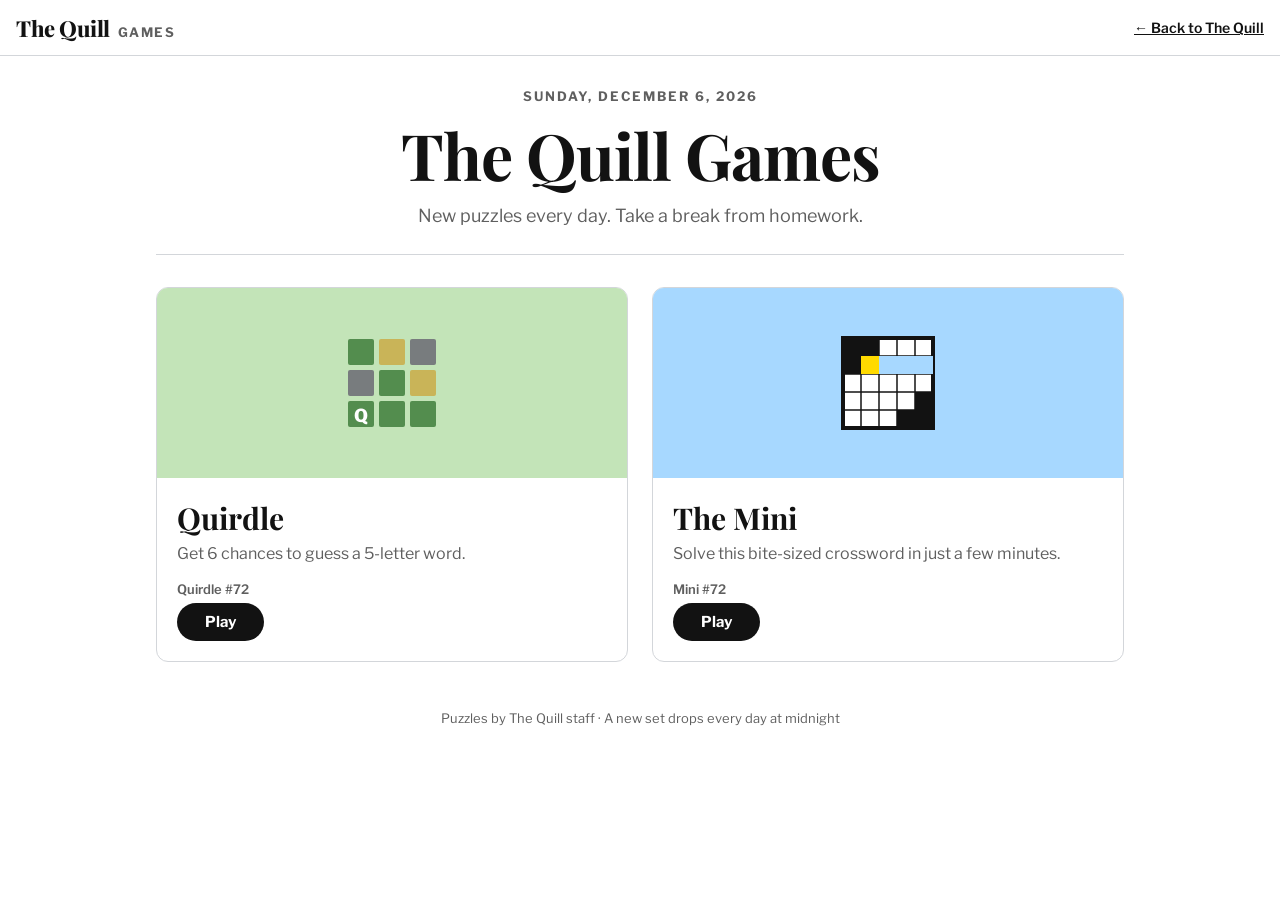
==== quill-games/index.html @ a0a1b879 "Add The Quill Games: Quirdle and Mini Crossword Self-contained HTML/CSS/JS games section in quill-ga" ====
<!doctype html>
<html lang="en">
<head>
  <meta charset="utf-8">
  <meta name="viewport" content="width=device-width, initial-scale=1">
  <title>Games — The Quill</title>
  <meta name="description" content="Daily word games and puzzles from The Quill: Quirdle and The Mini Crossword.">
  <link rel="preconnect" href="https://fonts.googleapis.com">
  <link rel="preconnect" href="https://fonts.gstatic.com" crossorigin>
  <link href="https://fonts.googleapis.com/css2?family=Libre+Franklin:wght@400;600;700;800&family=Playfair+Display:wght@700;800&display=swap" rel="stylesheet">
  <link rel="stylesheet" href="css/games.css">
</head>
<body>
  <header class="games-header">
    <a class="brand" href="index.html">
      <span class="masthead">The Quill</span><span class="section">Games</span>
    </a>
    <!-- Point this at your newspaper's home page -->
    <a href="../" style="font-size:14px;font-weight:600">← Back to The Quill</a>
  </header>

  <main class="hub">
    <section class="hub-hero">
      <div class="eyebrow" id="today"></div>
      <h1>The Quill Games</h1>
      <p>New puzzles every day. Take a break from homework.</p>
    </section>

    <section class="game-grid">
      <a class="game-card quirdle" href="quirdle.html">
        <div class="art" aria-hidden="true">
          <svg viewBox="0 0 96 96">
            <rect x="4" y="4" width="26" height="26" rx="2" fill="#538d4e"/>
            <rect x="35" y="4" width="26" height="26" rx="2" fill="#c9b458"/>
            <rect x="66" y="4" width="26" height="26" rx="2" fill="#787c7e"/>
            <rect x="4" y="35" width="26" height="26" rx="2" fill="#787c7e"/>
            <rect x="35" y="35" width="26" height="26" rx="2" fill="#538d4e"/>
            <rect x="66" y="35" width="26" height="26" rx="2" fill="#c9b458"/>
            <rect x="4" y="66" width="26" height="26" rx="2" fill="#538d4e"/>
            <rect x="35" y="66" width="26" height="26" rx="2" fill="#538d4e"/>
            <rect x="66" y="66" width="26" height="26" rx="2" fill="#538d4e"/>
            <text x="17" y="87" font-family="Libre Franklin, Arial" font-weight="800" font-size="18" fill="#fff" text-anchor="middle">Q</text>
          </svg>
        </div>
        <div class="body">
          <h2>Quirdle</h2>
          <p class="desc">Get 6 chances to guess a 5-letter word.</p>
          <div class="status" id="quirdle-status"></div>
          <span class="play">Play</span>
        </div>
      </a>

      <a class="game-card mini" href="mini.html">
        <div class="art" aria-hidden="true">
          <svg viewBox="0 0 96 96">
            <rect x="3" y="3" width="90" height="90" fill="#fff" stroke="#121212" stroke-width="4"/>
            <g stroke="#121212" stroke-width="1.5">
              <line x1="21" y1="3" x2="21" y2="93"/><line x1="39" y1="3" x2="39" y2="93"/>
              <line x1="57" y1="3" x2="57" y2="93"/><line x1="75" y1="3" x2="75" y2="93"/>
              <line x1="3" y1="21" x2="93" y2="21"/><line x1="3" y1="39" x2="93" y2="39"/>
              <line x1="3" y1="57" x2="93" y2="57"/><line x1="3" y1="75" x2="93" y2="75"/>
            </g>
            <rect x="3" y="3" width="36" height="18" fill="#121212"/>
            <rect x="3" y="21" width="18" height="18" fill="#121212"/>
            <rect x="75" y="57" width="18" height="18" fill="#121212"/>
            <rect x="57" y="75" width="36" height="18" fill="#121212"/>
            <rect x="21" y="21" width="18" height="18" fill="#ffda00"/>
            <rect x="39" y="21" width="54" height="18" fill="#a7d8ff"/>
          </svg>
        </div>
        <div class="body">
          <h2>The Mini</h2>
          <p class="desc">Solve this bite-sized crossword in just a few minutes.</p>
          <div class="status" id="mini-status"></div>
          <span class="play">Play</span>
        </div>
      </a>
    </section>

    <p class="hub-footer">Puzzles by The Quill staff · A new set drops every day at midnight</p>
  </main>

  <script src="js/common.js"></script>
  <script>
    (function () {
      var day = Quill.puzzleNumber();
      document.getElementById("today").textContent = Quill.prettyDate();

      var q = Quill.load("quirdle-state", null);
      var qs = document.getElementById("quirdle-status");
      if (q && q.day === day) {
        if (q.status === "won") { qs.textContent = "✓ Solved in " + q.guesses.length + "/6"; qs.classList.add("done"); }
        else if (q.status === "lost") qs.textContent = "Better luck tomorrow";
        else if (q.guesses.length) qs.textContent = "In progress · " + q.guesses.length + "/6 guesses";
      }
      if (!qs.textContent) qs.textContent = "Quirdle #" + (day + 1);

      var m = Quill.load("mini-state", null);
      var ms = document.getElementById("mini-status");
      if (m && m.day === day && m.done) { ms.textContent = "✓ Solved in " + Quill.formatTime(m.seconds); ms.classList.add("done"); }
      else if (m && m.day === day && m.started) ms.textContent = "In progress · " + Quill.formatTime(m.seconds);
      else ms.textContent = "Mini #" + (day + 1);
    })();
  </script>
</body>
</html>
---- quill-games/css/games.css ----
/* The Quill Games — shared styles */
:root {
  --bg: #ffffff;
  --surface: #f7f5f0;
  --text: #121212;
  --muted: #5f5f5f;
  --line: #d3d6da;
  --brand: #1f3a5f;          /* Quill ink blue */
  --brand-soft: #e6ecf4;
  --key: #d3d6da;
  --key-text: #121212;
  --correct: #538d4e;
  --present: #c9b458;
  --absent: #787c7e;
  --tile-border: #d3d6da;
  --tile-filled: #878a8c;
  --cell-active: #ffda00;
  --cell-word: #a7d8ff;
  --cell-bg: #ffffff;
  --block: #121212;
  --grid-border: #121212;
  --shadow: 0 4px 23px rgba(0, 0, 0, 0.2);
  --serif: "Playfair Display", Georgia, "Times New Roman", serif;
  --sans: "Libre Franklin", "Helvetica Neue", Arial, sans-serif;
}

@media (prefers-color-scheme: dark) {
  :root:not([data-theme="light"]) {
    --bg: #121213;
    --surface: #1c1c1e;
    --text: #f2f2f2;
    --muted: #a0a0a0;
    --line: #3a3a3c;
    --brand: #8fb3e0;
    --brand-soft: #1e2a3a;
    --key: #818384;
    --key-text: #ffffff;
    --absent: #3a3a3c;
    --tile-border: #3a3a3c;
    --tile-filled: #565758;
    --cell-active: #c9a800;
    --cell-word: #2d5e87;
    --cell-bg: #2a2a2c;
    --block: #000000;
    --grid-border: #6a6a6c;
    --shadow: 0 4px 23px rgba(0, 0, 0, 0.6);
  }
}

* { box-sizing: border-box; }

html, body {
  margin: 0;
  background: var(--bg);
  color: var(--text);
  font-family: var(--sans);
  -webkit-font-smoothing: antialiased;
}

a { color: inherit; }

button {
  font-family: inherit;
  cursor: pointer;
}

/* ---------- Header ---------- */
.games-header {
  display: flex;
  align-items: center;
  justify-content: space-between;
  gap: 12px;
  height: 56px;
  padding: 0 16px;
  border-bottom: 1px solid var(--line);
}
.games-header .brand {
  display: flex;
  align-items: baseline;
  gap: 8px;
  text-decoration: none;
  white-space: nowrap;
}
.games-header .brand .masthead {
  font-family: var(--serif);
  font-weight: 800;
  font-size: 22px;
  letter-spacing: -0.5px;
}
.games-header .brand .section {
  font-family: var(--sans);
  font-weight: 700;
  font-size: 13px;
  text-transform: uppercase;
  letter-spacing: 1.5px;
  color: var(--muted);
}
.games-header .title {
  font-family: var(--serif);
  font-weight: 700;
  font-size: 24px;
  position: absolute;
  left: 50%;
  transform: translateX(-50%);
}
.header-actions {
  display: flex;
  gap: 4px;
}
.icon-btn {
  background: none;
  border: 0;
  color: var(--text);
  padding: 8px;
  border-radius: 4px;
  display: inline-flex;
}
.icon-btn:hover { background: var(--surface); }
.icon-btn svg { width: 24px; height: 24px; }

@media (max-width: 520px) {
  .games-header .brand .section { display: none; }
  .games-header .title { font-size: 20px; }
}

/* ---------- Hub ---------- */
.hub {
  max-width: 1000px;
  margin: 0 auto;
  padding: 32px 16px 64px;
}
.hub-hero {
  text-align: center;
  padding-bottom: 28px;
  border-bottom: 1px solid var(--line);
  margin-bottom: 32px;
}
.hub-hero .eyebrow {
  font-size: 13px;
  font-weight: 700;
  letter-spacing: 2px;
  text-transform: uppercase;
  color: var(--muted);
}
.hub-hero h1 {
  font-family: var(--serif);
  font-size: clamp(40px, 8vw, 64px);
  margin: 8px 0;
  letter-spacing: -1px;
}
.hub-hero p {
  font-size: 18px;
  color: var(--muted);
  margin: 0;
}
.game-grid {
  display: grid;
  grid-template-columns: repeat(auto-fit, minmax(280px, 1fr));
  gap: 24px;
}
.game-card {
  display: flex;
  flex-direction: column;
  border: 1px solid var(--line);
  border-radius: 12px;
  overflow: hidden;
  text-decoration: none;
  background: var(--bg);
  transition: transform 0.15s ease, box-shadow 0.15s ease;
}
.game-card:hover {
  transform: translateY(-3px);
  box-shadow: var(--shadow);
}
.game-card .art {
  height: 190px;
  display: flex;
  align-items: center;
  justify-content: center;
}
.game-card.quirdle .art { background: #c3e4b8; }
.game-card.mini .art { background: #a7d8ff; }
.game-card .art svg { width: 96px; height: 96px; }
.game-card .body {
  padding: 20px;
  display: flex;
  flex-direction: column;
  gap: 6px;
  flex: 1;
}
.game-card h2 {
  font-family: var(--serif);
  font-size: 30px;
  margin: 0;
}
.game-card .desc {
  color: var(--muted);
  font-size: 16px;
  margin: 0 0 12px;
}
.game-card .status {
  font-size: 13px;
  font-weight: 600;
  color: var(--muted);
  min-height: 1.2em;
}
.game-card .status.done { color: var(--correct); }
.game-card .play {
  margin-top: auto;
  align-self: flex-start;
  background: var(--text);
  color: var(--bg);
  border-radius: 999px;
  padding: 10px 28px;
  font-weight: 700;
  font-size: 15px;
}
.hub-footer {
  text-align: center;
  color: var(--muted);
  font-size: 13px;
  margin-top: 48px;
}

/* ---------- Modals & toasts ---------- */
.modal-backdrop {
  position: fixed;
  inset: 0;
  background: rgba(0, 0, 0, 0.5);
  display: none;
  align-items: center;
  justify-content: center;
  z-index: 100;
  padding: 16px;
}
.modal-backdrop.open { display: flex; }
.modal {
  position: relative;
  background: var(--bg);
  color: var(--text);
  border-radius: 10px;
  box-shadow: var(--shadow);
  width: 100%;
  max-width: 480px;
  max-height: calc(100vh - 32px);
  overflow-y: auto;
  padding: 32px 24px 24px;
  animation: pop 0.2s ease;
}
.modal h2 {
  font-family: var(--serif);
  font-size: 28px;
  margin: 0 0 8px;
}
.modal h3 {
  font-size: 14px;
  text-transform: uppercase;
  letter-spacing: 1px;
  margin: 20px 0 8px;
}
.modal p, .modal li { line-height: 1.45; }
.modal .close {
  position: absolute;
  top: 12px;
  right: 12px;
}
@keyframes pop {
  from { transform: scale(0.94); opacity: 0; }
  to { transform: scale(1); opacity: 1; }
}

.toast-host {
  position: fixed;
  top: 72px;
  left: 50%;
  transform: translateX(-50%);
  z-index: 200;
  display: flex;
  flex-direction: column;
  gap: 8px;
  align-items: center;
  pointer-events: none;
}
.toast {
  background: var(--text);
  color: var(--bg);
  padding: 12px 16px;
  border-radius: 6px;
  font-weight: 700;
  font-size: 14px;
  transition: opacity 0.3s ease;
}

.btn {
  border: 0;
  border-radius: 999px;
  padding: 12px 28px;
  font-size: 16px;
  font-weight: 700;
  background: var(--correct);
  color: #fff;
  display: inline-flex;
  align-items: center;
  gap: 8px;
}
.btn.secondary {
  background: transparent;
  color: var(--text);
  border: 1px solid var(--text);
}

/* ---------- Stats ---------- */
.stats-row {
  display: flex;
  justify-content: center;
  gap: 8px;
  text-align: center;
}
.stats-row .stat { flex: 1; max-width: 80px; }
.stats-row .num { font-size: 32px; font-weight: 600; }
.stats-row .lbl { font-size: 12px; }
.dist-row {
  display: flex;
  align-items: center;
  gap: 6px;
  margin: 4px 0;
  font-size: 14px;
}
.dist-row .bar {
  background: var(--absent);
  color: #fff;
  font-weight: 700;
  text-align: right;
  padding: 2px 8px;
  min-width: 24px;
}
.dist-row .bar.hl { background: var(--correct); }
.modal-actions {
  display: flex;
  justify-content: center;
  gap: 12px;
  margin-top: 24px;
  flex-wrap: wrap;
}

/* ---------- On-screen keyboard (shared) ---------- */
.keyboard {
  width: 100%;
  max-width: 500px;
  margin: 0 auto;
  padding: 0 8px 8px;
  user-select: none;
}
.kb-row {
  display: flex;
  gap: 6px;
  margin-bottom: 8px;
  touch-action: manipulation;
}
.kb-row .spacer { flex: 0.5; }
.key {
  flex: 1;
  height: 58px;
  border: 0;
  border-radius: 4px;
  background: var(--key);
  color: var(--key-text);
  font-weight: 700;
  font-size: 14px;
  text-transform: uppercase;
  display: flex;
  align-items: center;
  justify-content: center;
  padding: 0;
  -webkit-tap-highlight-color: transparent;
}
.key.wide { flex: 1.5; font-size: 12px; }
.key svg { width: 22px; height: 22px; }
.key.correct { background: var(--correct); color: #fff; }
.key.present { background: var(--present); color: #fff; }
.key.absent { background: var(--absent); color: #fff; }
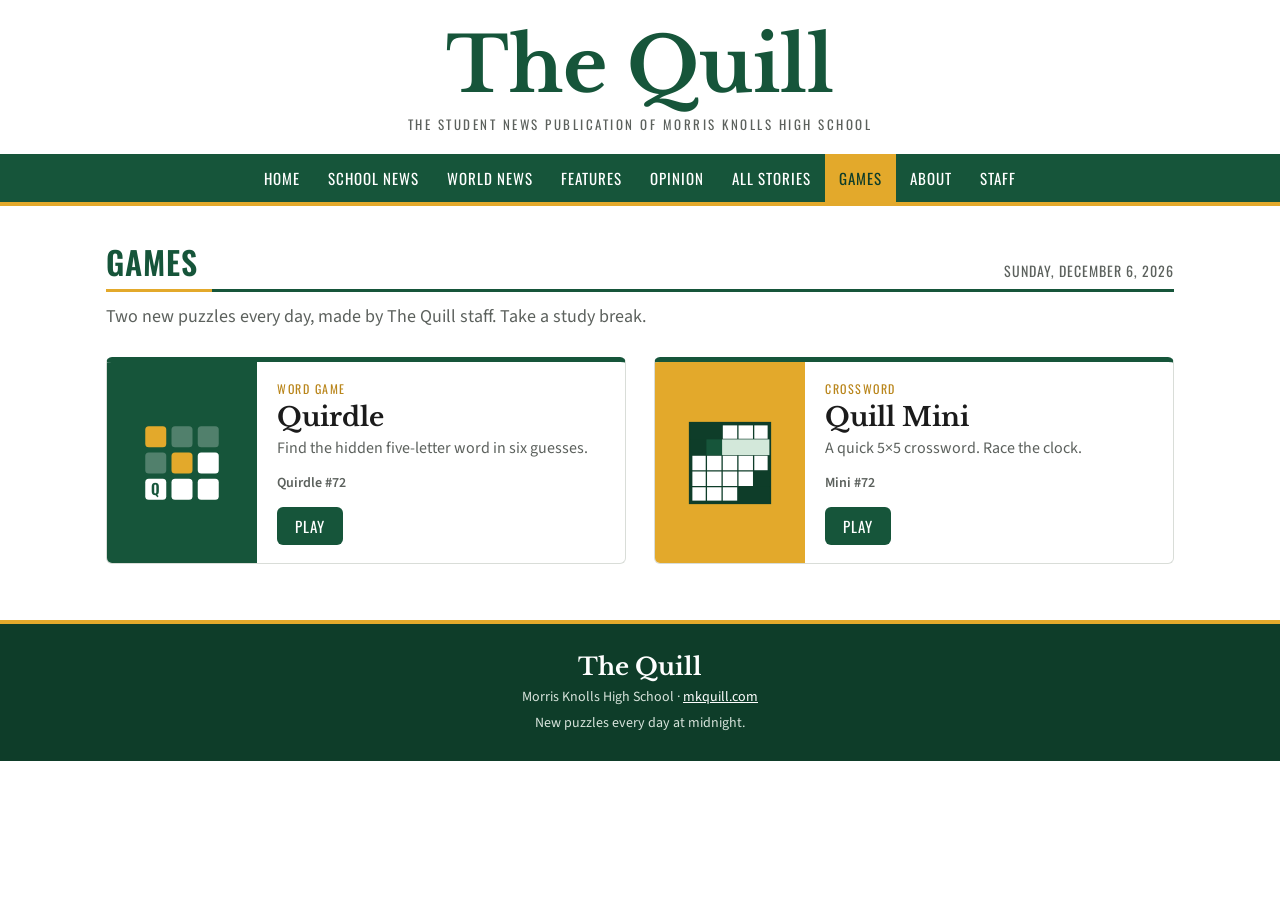
==== commit 2c608f1f: "Restyle games in The Quill's green and gold Replace the NYT-like look with The Quill's own identity:" ====
--- a/quill-games/index.html
+++ b/quill-games/index.html
@@ -3,48 +3,60 @@
 <head>
   <meta charset="utf-8">
   <meta name="viewport" content="width=device-width, initial-scale=1">
-  <title>Games — The Quill</title>
-  <meta name="description" content="Daily word games and puzzles from The Quill: Quirdle and The Mini Crossword.">
+  <title>Games – The Quill</title>
+  <meta name="description" content="Daily word games and puzzles from The Quill: Quirdle and the Quill Mini crossword.">
   <link rel="preconnect" href="https://fonts.googleapis.com">
   <link rel="preconnect" href="https://fonts.gstatic.com" crossorigin>
-  <link href="https://fonts.googleapis.com/css2?family=Libre+Franklin:wght@400;600;700;800&family=Playfair+Display:wght@700;800&display=swap" rel="stylesheet">
+  <link href="https://fonts.googleapis.com/css2?family=Libre+Baskerville:wght@400;700&family=Oswald:wght@400;500;600&family=Source+Sans+3:wght@400;600;700&display=swap" rel="stylesheet">
   <link rel="stylesheet" href="css/games.css">
 </head>
 <body>
-  <header class="games-header">
-    <a class="brand" href="index.html">
-      <span class="masthead">The Quill</span><span class="section">Games</span>
-    </a>
-    <!-- Point this at your newspaper's home page -->
-    <a href="../" style="font-size:14px;font-weight:600">← Back to The Quill</a>
+  <header class="site-masthead">
+    <a class="logo" href="https://mkquill.com/">The Quill</a>
+    <div class="tagline">The Student News Publication of Morris Knolls High School</div>
   </header>
 
+  <nav class="site-nav" aria-label="Sections">
+    <ul>
+      <li><a href="https://mkquill.com/">Home</a></li>
+      <li><a href="https://mkquill.com/category/school-news/">School News</a></li>
+      <li><a href="https://mkquill.com/category/world-news/">World News</a></li>
+      <li><a href="https://mkquill.com/category/features/">Features</a></li>
+      <li><a href="https://mkquill.com/category/opinion/">Opinion</a></li>
+      <li><a href="https://mkquill.com/category/all-stories/">All Stories</a></li>
+      <li><a href="index.html" aria-current="page">Games</a></li>
+      <li><a href="https://mkquill.com/about/">About</a></li>
+      <li><a href="https://mkquill.com/staff/">Staff</a></li>
+    </ul>
+  </nav>
+
   <main class="hub">
-    <section class="hub-hero">
-      <div class="eyebrow" id="today"></div>
-      <h1>The Quill Games</h1>
-      <p>New puzzles every day. Take a break from homework.</p>
-    </section>
+    <div class="section-head">
+      <h1>Games</h1>
+      <span class="date" id="today"></span>
+    </div>
+    <p class="hub-intro">Two new puzzles every day, made by The Quill staff. Take a study break.</p>
 
     <section class="game-grid">
       <a class="game-card quirdle" href="quirdle.html">
         <div class="art" aria-hidden="true">
           <svg viewBox="0 0 96 96">
-            <rect x="4" y="4" width="26" height="26" rx="2" fill="#538d4e"/>
-            <rect x="35" y="4" width="26" height="26" rx="2" fill="#c9b458"/>
-            <rect x="66" y="4" width="26" height="26" rx="2" fill="#787c7e"/>
-            <rect x="4" y="35" width="26" height="26" rx="2" fill="#787c7e"/>
-            <rect x="35" y="35" width="26" height="26" rx="2" fill="#538d4e"/>
-            <rect x="66" y="35" width="26" height="26" rx="2" fill="#c9b458"/>
-            <rect x="4" y="66" width="26" height="26" rx="2" fill="#538d4e"/>
-            <rect x="35" y="66" width="26" height="26" rx="2" fill="#538d4e"/>
-            <rect x="66" y="66" width="26" height="26" rx="2" fill="#538d4e"/>
-            <text x="17" y="87" font-family="Libre Franklin, Arial" font-weight="800" font-size="18" fill="#fff" text-anchor="middle">Q</text>
+            <rect x="6" y="6" width="24" height="24" rx="4" fill="#e3a92b"/>
+            <rect x="36" y="6" width="24" height="24" rx="4" fill="#ffffff" fill-opacity="0.25"/>
+            <rect x="66" y="6" width="24" height="24" rx="4" fill="#ffffff" fill-opacity="0.25"/>
+            <rect x="6" y="36" width="24" height="24" rx="4" fill="#ffffff" fill-opacity="0.25"/>
+            <rect x="36" y="36" width="24" height="24" rx="4" fill="#e3a92b"/>
+            <rect x="66" y="36" width="24" height="24" rx="4" fill="#ffffff"/>
+            <rect x="6" y="66" width="24" height="24" rx="4" fill="#ffffff"/>
+            <rect x="36" y="66" width="24" height="24" rx="4" fill="#ffffff"/>
+            <rect x="66" y="66" width="24" height="24" rx="4" fill="#ffffff"/>
+            <text x="18" y="85" font-family="Oswald, Arial" font-weight="600" font-size="17" fill="#16553a" text-anchor="middle">Q</text>
           </svg>
         </div>
         <div class="body">
+          <span class="kicker">Word game</span>
           <h2>Quirdle</h2>
-          <p class="desc">Get 6 chances to guess a 5-letter word.</p>
+          <p class="desc">Find the hidden five-letter word in six guesses.</p>
           <div class="status" id="quirdle-status"></div>
           <span class="play">Play</span>
         </div>
@@ -53,32 +65,37 @@
       <a class="game-card mini" href="mini.html">
         <div class="art" aria-hidden="true">
           <svg viewBox="0 0 96 96">
-            <rect x="3" y="3" width="90" height="90" fill="#fff" stroke="#121212" stroke-width="4"/>
-            <g stroke="#121212" stroke-width="1.5">
+            <rect x="3" y="3" width="90" height="90" fill="#fff" stroke="#0e3d29" stroke-width="4"/>
+            <g stroke="#0e3d29" stroke-width="1.5">
               <line x1="21" y1="3" x2="21" y2="93"/><line x1="39" y1="3" x2="39" y2="93"/>
               <line x1="57" y1="3" x2="57" y2="93"/><line x1="75" y1="3" x2="75" y2="93"/>
               <line x1="3" y1="21" x2="93" y2="21"/><line x1="3" y1="39" x2="93" y2="39"/>
               <line x1="3" y1="57" x2="93" y2="57"/><line x1="3" y1="75" x2="93" y2="75"/>
             </g>
-            <rect x="3" y="3" width="36" height="18" fill="#121212"/>
-            <rect x="3" y="21" width="18" height="18" fill="#121212"/>
-            <rect x="75" y="57" width="18" height="18" fill="#121212"/>
-            <rect x="57" y="75" width="36" height="18" fill="#121212"/>
-            <rect x="21" y="21" width="18" height="18" fill="#ffda00"/>
-            <rect x="39" y="21" width="54" height="18" fill="#a7d8ff"/>
+            <rect x="3" y="3" width="36" height="18" fill="#0e3d29"/>
+            <rect x="3" y="21" width="18" height="18" fill="#0e3d29"/>
+            <rect x="75" y="57" width="18" height="18" fill="#0e3d29"/>
+            <rect x="57" y="75" width="36" height="18" fill="#0e3d29"/>
+            <rect x="21" y="21" width="18" height="18" fill="#16553a"/>
+            <rect x="39" y="21" width="54" height="18" fill="#d3e8da"/>
           </svg>
         </div>
         <div class="body">
-          <h2>The Mini</h2>
-          <p class="desc">Solve this bite-sized crossword in just a few minutes.</p>
+          <span class="kicker">Crossword</span>
+          <h2>Quill Mini</h2>
+          <p class="desc">A quick 5&times;5 crossword. Race the clock.</p>
           <div class="status" id="mini-status"></div>
           <span class="play">Play</span>
         </div>
       </a>
     </section>
+  </main>
 
-    <p class="hub-footer">Puzzles by The Quill staff · A new set drops every day at midnight</p>
-  </main>
+  <footer class="site-footer">
+    <div class="logo">The Quill</div>
+    <div>Morris Knolls High School &middot; <a href="https://mkquill.com/">mkquill.com</a></div>
+    <div style="margin-top:6px">New puzzles every day at midnight.</div>
+  </footer>
 
   <script src="js/common.js"></script>
   <script>
--- a/quill-games/css/games.css
+++ b/quill-games/css/games.css
@@ -1,49 +1,60 @@
 /* The Quill Games — shared styles */
+/* Colors follow Morris Knolls green and gold. Change these to match
+   mkquill.com exactly if you have the site's hex codes. */
 :root {
   --bg: #ffffff;
-  --surface: #f7f5f0;
-  --text: #121212;
-  --muted: #5f5f5f;
-  --line: #d3d6da;
-  --brand: #1f3a5f;          /* Quill ink blue */
-  --brand-soft: #e6ecf4;
-  --key: #d3d6da;
-  --key-text: #121212;
-  --correct: #538d4e;
-  --present: #c9b458;
-  --absent: #787c7e;
-  --tile-border: #d3d6da;
-  --tile-filled: #878a8c;
-  --cell-active: #ffda00;
-  --cell-word: #a7d8ff;
+  --surface: #f4f6f3;
+  --text: #1b1b1b;
+  --muted: #5c615d;
+  --line: #d9ddd8;
+  --brand: #16553a;          /* Quill green */
+  --brand-dark: #0e3d29;
+  --brand-text: #ffffff;
+  --heading: #16553a;         /* headings on page background */
+  --gold: #e3a92b;           /* Golden Eagles gold */
+  --gold-dark: #b9851a;
+  --key: #dfe3de;
+  --key-text: #1b1b1b;
+  --correct: #16553a;
+  --present: #e3a92b;
+  --absent: #7d837e;
+  --tile-border: #cfd4ce;
+  --tile-filled: #7d837e;
+  --cell-active: #f3c34a;
+  --cell-word: #d3e8da;
   --cell-bg: #ffffff;
-  --block: #121212;
-  --grid-border: #121212;
-  --shadow: 0 4px 23px rgba(0, 0, 0, 0.2);
-  --serif: "Playfair Display", Georgia, "Times New Roman", serif;
-  --sans: "Libre Franklin", "Helvetica Neue", Arial, sans-serif;
+  --block: #1b1b1b;
+  --grid-border: #1b1b1b;
+  --shadow: 0 6px 24px rgba(14, 61, 41, 0.18);
+  --radius: 6px;
+  --serif: "Libre Baskerville", Georgia, "Times New Roman", serif;
+  --display: "Oswald", "Arial Narrow", Arial, sans-serif;
+  --sans: "Source Sans 3", "Segoe UI", Arial, sans-serif;
 }
 
 @media (prefers-color-scheme: dark) {
   :root:not([data-theme="light"]) {
-    --bg: #121213;
-    --surface: #1c1c1e;
-    --text: #f2f2f2;
-    --muted: #a0a0a0;
-    --line: #3a3a3c;
-    --brand: #8fb3e0;
-    --brand-soft: #1e2a3a;
-    --key: #818384;
+    --bg: #111513;
+    --surface: #1a201c;
+    --text: #eef1ee;
+    --muted: #a3aba5;
+    --line: #313a34;
+    --brand: #16553a;
+    --brand-dark: #0b2e1f;
+    --heading: #8fd1ad;
+    --key: #5f6862;
     --key-text: #ffffff;
-    --absent: #3a3a3c;
-    --tile-border: #3a3a3c;
-    --tile-filled: #565758;
-    --cell-active: #c9a800;
-    --cell-word: #2d5e87;
-    --cell-bg: #2a2a2c;
+    --correct: #1f7a52;
+    --present: #c8921c;
+    --absent: #39413b;
+    --tile-border: #39413b;
+    --tile-filled: #5f6862;
+    --cell-active: #b8860b;
+    --cell-word: #1f4a33;
+    --cell-bg: #242b26;
     --block: #000000;
-    --grid-border: #6a6a6c;
-    --shadow: 0 4px 23px rgba(0, 0, 0, 0.6);
+    --grid-border: #5f6862;
+    --shadow: 0 6px 24px rgba(0, 0, 0, 0.6);
   }
 }
 
@@ -64,41 +75,48 @@
   cursor: pointer;
 }
 
-/* ---------- Header ---------- */
+/* ---------- Game page header (green bar) ---------- */
 .games-header {
+  position: relative;
   display: flex;
   align-items: center;
   justify-content: space-between;
   gap: 12px;
   height: 56px;
   padding: 0 16px;
-  border-bottom: 1px solid var(--line);
+  background: var(--brand);
+  color: var(--brand-text);
+  border-bottom: 4px solid var(--gold);
 }
 .games-header .brand {
   display: flex;
-  align-items: baseline;
-  gap: 8px;
+  align-items: center;
+  gap: 10px;
   text-decoration: none;
   white-space: nowrap;
 }
 .games-header .brand .masthead {
   font-family: var(--serif);
-  font-weight: 800;
+  font-weight: 700;
+  font-size: 20px;
+}
+.games-header .brand .section {
+  font-family: var(--display);
+  font-weight: 500;
+  font-size: 13px;
+  text-transform: uppercase;
+  letter-spacing: 2px;
+  color: var(--brand);
+  background: var(--gold);
+  padding: 2px 8px;
+  border-radius: 3px;
+}
+.games-header .title {
+  font-family: var(--display);
+  font-weight: 600;
   font-size: 22px;
-  letter-spacing: -0.5px;
-}
-.games-header .brand .section {
-  font-family: var(--sans);
-  font-weight: 700;
-  font-size: 13px;
   text-transform: uppercase;
   letter-spacing: 1.5px;
-  color: var(--muted);
-}
-.games-header .title {
-  font-family: var(--serif);
-  font-weight: 700;
-  font-size: 24px;
   position: absolute;
   left: 50%;
   transform: translateX(-50%);
@@ -110,117 +128,210 @@
 .icon-btn {
   background: none;
   border: 0;
-  color: var(--text);
+  color: inherit;
   padding: 8px;
   border-radius: 4px;
   display: inline-flex;
 }
-.icon-btn:hover { background: var(--surface); }
+.icon-btn:hover { background: rgba(255, 255, 255, 0.14); }
+.modal .icon-btn:hover { background: var(--surface); }
 .icon-btn svg { width: 24px; height: 24px; }
 
 @media (max-width: 520px) {
   .games-header .brand .section { display: none; }
-  .games-header .title { font-size: 20px; }
-}
-
-/* ---------- Hub ---------- */
+  .games-header .title { font-size: 18px; }
+}
+
+/* ---------- Site masthead + nav (games home) ---------- */
+.site-masthead {
+  text-align: center;
+  padding: 28px 16px 20px;
+  background: var(--bg);
+}
+.site-masthead .logo {
+  font-family: var(--serif);
+  font-weight: 700;
+  font-size: clamp(44px, 9vw, 76px);
+  color: var(--heading);
+  text-decoration: none;
+  line-height: 1;
+}
+.site-masthead .tagline {
+  font-family: var(--display);
+  text-transform: uppercase;
+  letter-spacing: 2.5px;
+  font-size: 13px;
+  color: var(--muted);
+  margin-top: 10px;
+}
+.site-nav {
+  background: var(--brand);
+  border-bottom: 4px solid var(--gold);
+}
+.site-nav ul {
+  list-style: none;
+  margin: 0 auto;
+  padding: 0 8px;
+  max-width: 1100px;
+  display: flex;
+  justify-content: center;
+  overflow-x: auto;
+  scrollbar-width: none;
+}
+.site-nav ul::-webkit-scrollbar { display: none; }
+.site-nav a {
+  display: block;
+  padding: 13px 14px;
+  font-family: var(--display);
+  font-size: 15px;
+  text-transform: uppercase;
+  letter-spacing: 1px;
+  color: var(--brand-text);
+  text-decoration: none;
+  white-space: nowrap;
+}
+.site-nav a:hover { background: var(--brand-dark); }
+.site-nav a[aria-current="page"] { background: var(--gold); color: var(--brand-dark); }
+@media (max-width: 900px) {
+  .site-nav ul { justify-content: flex-start; }
+}
+
+/* ---------- Games home ---------- */
 .hub {
-  max-width: 1000px;
+  max-width: 1100px;
   margin: 0 auto;
-  padding: 32px 16px 64px;
-}
-.hub-hero {
-  text-align: center;
-  padding-bottom: 28px;
-  border-bottom: 1px solid var(--line);
-  margin-bottom: 32px;
-}
-.hub-hero .eyebrow {
-  font-size: 13px;
-  font-weight: 700;
-  letter-spacing: 2px;
-  text-transform: uppercase;
+  padding: 32px 16px 56px;
+}
+.section-head {
+  display: flex;
+  align-items: flex-end;
+  justify-content: space-between;
+  gap: 12px;
+  flex-wrap: wrap;
+  border-bottom: 3px solid var(--brand);
+  margin-bottom: 8px;
+}
+.section-head h1 {
+  font-family: var(--display);
+  font-weight: 600;
+  font-size: 32px;
+  text-transform: uppercase;
+  letter-spacing: 1px;
+  margin: 0;
+  padding: 0 14px 4px 0;
+  color: var(--heading);
+  position: relative;
+}
+.section-head h1::after {
+  content: "";
+  position: absolute;
+  left: 0;
+  right: 0;
+  bottom: -3px;
+  height: 3px;
+  background: var(--gold);
+}
+.section-head .date {
+  font-family: var(--display);
+  text-transform: uppercase;
+  letter-spacing: 1px;
+  font-size: 14px;
   color: var(--muted);
-}
-.hub-hero h1 {
-  font-family: var(--serif);
-  font-size: clamp(40px, 8vw, 64px);
-  margin: 8px 0;
-  letter-spacing: -1px;
-}
-.hub-hero p {
+  padding-bottom: 8px;
+}
+.hub-intro {
+  color: var(--muted);
   font-size: 18px;
-  color: var(--muted);
-  margin: 0;
+  margin: 12px 0 28px;
 }
 .game-grid {
   display: grid;
   grid-template-columns: repeat(auto-fit, minmax(280px, 1fr));
-  gap: 24px;
+  gap: 28px;
 }
 .game-card {
-  display: flex;
-  flex-direction: column;
+  display: grid;
+  grid-template-columns: 150px 1fr;
   border: 1px solid var(--line);
-  border-radius: 12px;
+  border-top: 5px solid var(--brand);
+  border-radius: var(--radius);
   overflow: hidden;
   text-decoration: none;
   background: var(--bg);
-  transition: transform 0.15s ease, box-shadow 0.15s ease;
-}
-.game-card:hover {
-  transform: translateY(-3px);
-  box-shadow: var(--shadow);
-}
+  transition: box-shadow 0.15s ease;
+}
+.game-card:hover { box-shadow: var(--shadow); }
+.game-card:hover h2 { text-decoration: underline; text-decoration-color: var(--gold); }
 .game-card .art {
-  height: 190px;
-  display: flex;
-  align-items: center;
-  justify-content: center;
-}
-.game-card.quirdle .art { background: #c3e4b8; }
-.game-card.mini .art { background: #a7d8ff; }
-.game-card .art svg { width: 96px; height: 96px; }
+  display: flex;
+  align-items: center;
+  justify-content: center;
+  background: var(--brand);
+}
+.game-card.mini .art { background: var(--gold); }
+.game-card .art svg { width: 84px; height: 84px; }
 .game-card .body {
-  padding: 20px;
+  padding: 18px 20px;
   display: flex;
   flex-direction: column;
-  gap: 6px;
-  flex: 1;
+  gap: 4px;
+}
+.game-card .kicker {
+  font-family: var(--display);
+  font-size: 12px;
+  text-transform: uppercase;
+  letter-spacing: 1.5px;
+  color: var(--gold-dark);
 }
 .game-card h2 {
   font-family: var(--serif);
-  font-size: 30px;
+  font-size: 26px;
   margin: 0;
 }
 .game-card .desc {
   color: var(--muted);
   font-size: 16px;
-  margin: 0 0 12px;
+  margin: 0 0 10px;
 }
 .game-card .status {
-  font-size: 13px;
+  font-size: 14px;
   font-weight: 600;
   color: var(--muted);
   min-height: 1.2em;
 }
 .game-card .status.done { color: var(--correct); }
 .game-card .play {
-  margin-top: auto;
+  margin-top: 10px;
   align-self: flex-start;
-  background: var(--text);
-  color: var(--bg);
-  border-radius: 999px;
-  padding: 10px 28px;
-  font-weight: 700;
+  background: var(--brand);
+  color: var(--brand-text);
+  border-radius: var(--radius);
+  padding: 8px 18px;
+  font-family: var(--display);
+  text-transform: uppercase;
+  letter-spacing: 1px;
   font-size: 15px;
 }
-.hub-footer {
+@media (max-width: 480px) {
+  .game-card { grid-template-columns: 1fr; }
+  .game-card .art { height: 130px; }
+}
+.site-footer {
+  background: var(--brand-dark);
+  color: #d7e3db;
   text-align: center;
-  color: var(--muted);
-  font-size: 13px;
-  margin-top: 48px;
-}
+  padding: 28px 16px;
+  font-size: 14px;
+  border-top: 4px solid var(--gold);
+}
+.site-footer .logo {
+  font-family: var(--serif);
+  font-weight: 700;
+  font-size: 24px;
+  color: #fff;
+  margin-bottom: 6px;
+}
+.site-footer a { color: #fff; }
 
 /* ---------- Modals & toasts ---------- */
 .modal-backdrop {
@@ -238,7 +349,8 @@
   position: relative;
   background: var(--bg);
   color: var(--text);
-  border-radius: 10px;
+  border-radius: var(--radius);
+  border-top: 5px solid var(--brand);
   box-shadow: var(--shadow);
   width: 100%;
   max-width: 480px;
@@ -249,6 +361,7 @@
 }
 .modal h2 {
   font-family: var(--serif);
+  color: var(--heading);
   font-size: 28px;
   margin: 0 0 8px;
 }
@@ -282,10 +395,11 @@
   pointer-events: none;
 }
 .toast {
-  background: var(--text);
-  color: var(--bg);
+  background: var(--brand-dark);
+  color: #fff;
+  border-left: 4px solid var(--gold);
   padding: 12px 16px;
-  border-radius: 6px;
+  border-radius: 4px;
   font-weight: 700;
   font-size: 14px;
   transition: opacity 0.3s ease;
@@ -293,11 +407,14 @@
 
 .btn {
   border: 0;
-  border-radius: 999px;
-  padding: 12px 28px;
+  border-radius: var(--radius);
+  padding: 11px 24px;
+  font-family: var(--display);
   font-size: 16px;
-  font-weight: 700;
-  background: var(--correct);
+  font-weight: 500;
+  text-transform: uppercase;
+  letter-spacing: 1px;
+  background: var(--brand);
   color: #fff;
   display: inline-flex;
   align-items: center;
@@ -334,7 +451,7 @@
   padding: 2px 8px;
   min-width: 24px;
 }
-.dist-row .bar.hl { background: var(--correct); }
+.dist-row .bar.hl { background: var(--brand); }
 .modal-actions {
   display: flex;
   justify-content: center;
@@ -362,7 +479,7 @@
   flex: 1;
   height: 58px;
   border: 0;
-  border-radius: 4px;
+  border-radius: 6px;
   background: var(--key);
   color: var(--key-text);
   font-weight: 700;
@@ -377,5 +494,5 @@
 .key.wide { flex: 1.5; font-size: 12px; }
 .key svg { width: 22px; height: 22px; }
 .key.correct { background: var(--correct); color: #fff; }
-.key.present { background: var(--present); color: #fff; }
+.key.present { background: var(--present); color: #1b1b1b; }
 .key.absent { background: var(--absent); color: #fff; }
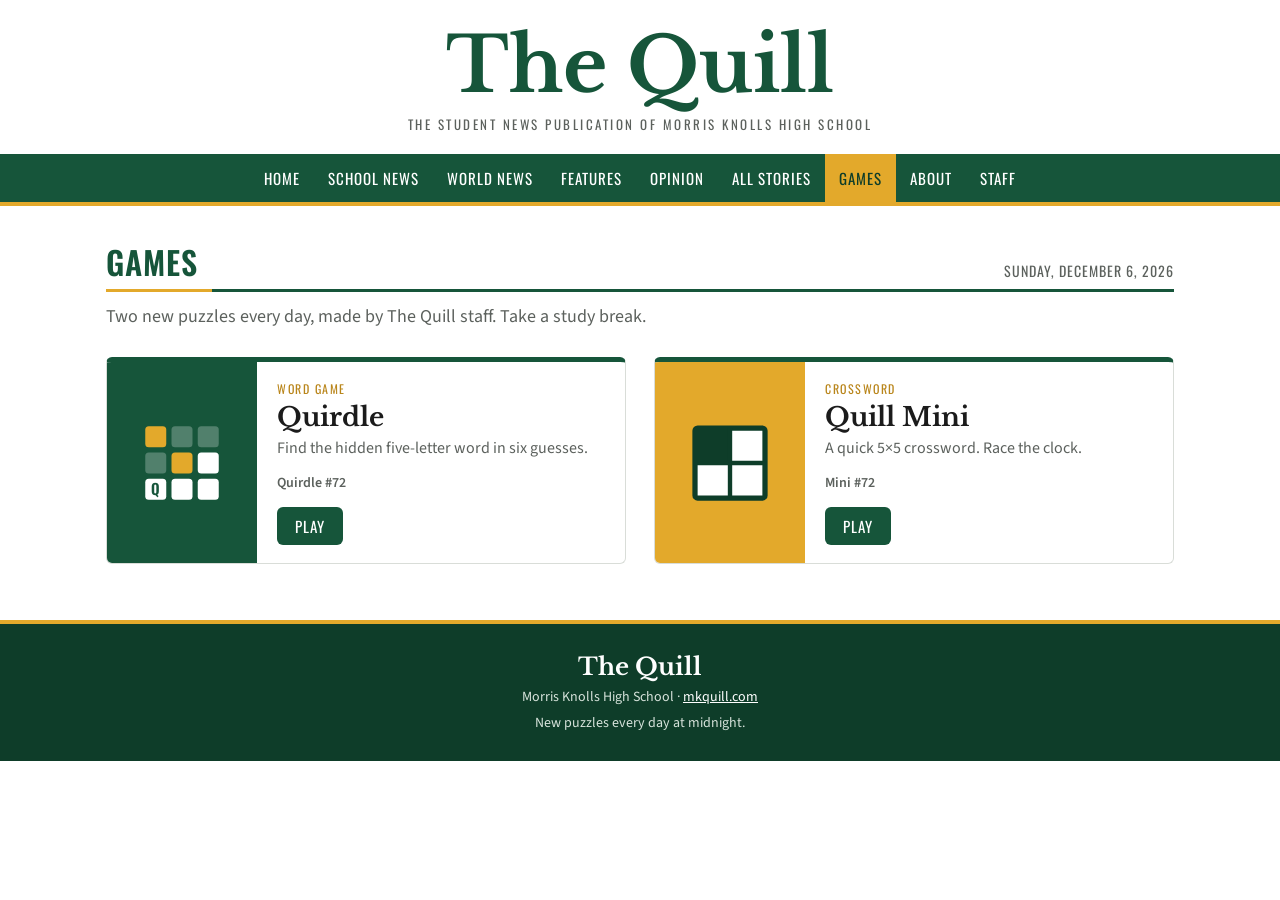
==== commit d887a25a: "Simplify the Quill Mini logo to a 2x2 grid Co-Authored-By: Claude Opus 5.5 <noreply@anthropic.com> C" ====
--- a/quill-games/index.html
+++ b/quill-games/index.html
@@ -3,6 +3,7 @@
 <head>
   <meta charset="utf-8">
   <meta name="viewport" content="width=device-width, initial-scale=1">
+  <meta name="color-scheme" content="light only">
   <title>Games – The Quill</title>
   <meta name="description" content="Daily word games and puzzles from The Quill: Quirdle and the Quill Mini crossword.">
   <link rel="preconnect" href="https://fonts.googleapis.com">
@@ -65,19 +66,11 @@
       <a class="game-card mini" href="mini.html">
         <div class="art" aria-hidden="true">
           <svg viewBox="0 0 96 96">
-            <rect x="3" y="3" width="90" height="90" fill="#fff" stroke="#0e3d29" stroke-width="4"/>
-            <g stroke="#0e3d29" stroke-width="1.5">
-              <line x1="21" y1="3" x2="21" y2="93"/><line x1="39" y1="3" x2="39" y2="93"/>
-              <line x1="57" y1="3" x2="57" y2="93"/><line x1="75" y1="3" x2="75" y2="93"/>
-              <line x1="3" y1="21" x2="93" y2="21"/><line x1="3" y1="39" x2="93" y2="39"/>
-              <line x1="3" y1="57" x2="93" y2="57"/><line x1="3" y1="75" x2="93" y2="75"/>
-            </g>
-            <rect x="3" y="3" width="36" height="18" fill="#0e3d29"/>
-            <rect x="3" y="21" width="18" height="18" fill="#0e3d29"/>
-            <rect x="75" y="57" width="18" height="18" fill="#0e3d29"/>
-            <rect x="57" y="75" width="36" height="18" fill="#0e3d29"/>
-            <rect x="21" y="21" width="18" height="18" fill="#16553a"/>
-            <rect x="39" y="21" width="54" height="18" fill="#d3e8da"/>
+            <!-- 2x2 crossword: one black square, three open squares -->
+            <rect x="8" y="8" width="80" height="80" rx="3" fill="#ffffff" stroke="#0e3d29" stroke-width="6"/>
+            <rect x="8" y="8" width="40" height="40" fill="#0e3d29"/>
+            <line x1="48" y1="8" x2="48" y2="88" stroke="#0e3d29" stroke-width="5"/>
+            <line x1="8" y1="48" x2="88" y2="48" stroke="#0e3d29" stroke-width="5"/>
           </svg>
         </div>
         <div class="body">
--- a/quill-games/css/games.css
+++ b/quill-games/css/games.css
@@ -2,6 +2,8 @@
 /* Colors follow Morris Knolls green and gold. Change these to match
    mkquill.com exactly if you have the site's hex codes. */
 :root {
+  /* Always light, like mkquill.com: no dark mode. */
+  color-scheme: light;
   --bg: #ffffff;
   --surface: #f4f6f3;
   --text: #1b1b1b;
@@ -32,32 +34,6 @@
   --sans: "Source Sans 3", "Segoe UI", Arial, sans-serif;
 }
 
-@media (prefers-color-scheme: dark) {
-  :root:not([data-theme="light"]) {
-    --bg: #111513;
-    --surface: #1a201c;
-    --text: #eef1ee;
-    --muted: #a3aba5;
-    --line: #313a34;
-    --brand: #16553a;
-    --brand-dark: #0b2e1f;
-    --heading: #8fd1ad;
-    --key: #5f6862;
-    --key-text: #ffffff;
-    --correct: #1f7a52;
-    --present: #c8921c;
-    --absent: #39413b;
-    --tile-border: #39413b;
-    --tile-filled: #5f6862;
-    --cell-active: #b8860b;
-    --cell-word: #1f4a33;
-    --cell-bg: #242b26;
-    --block: #000000;
-    --grid-border: #5f6862;
-    --shadow: 0 6px 24px rgba(0, 0, 0, 0.6);
-  }
-}
-
 * { box-sizing: border-box; }
 
 html, body {
